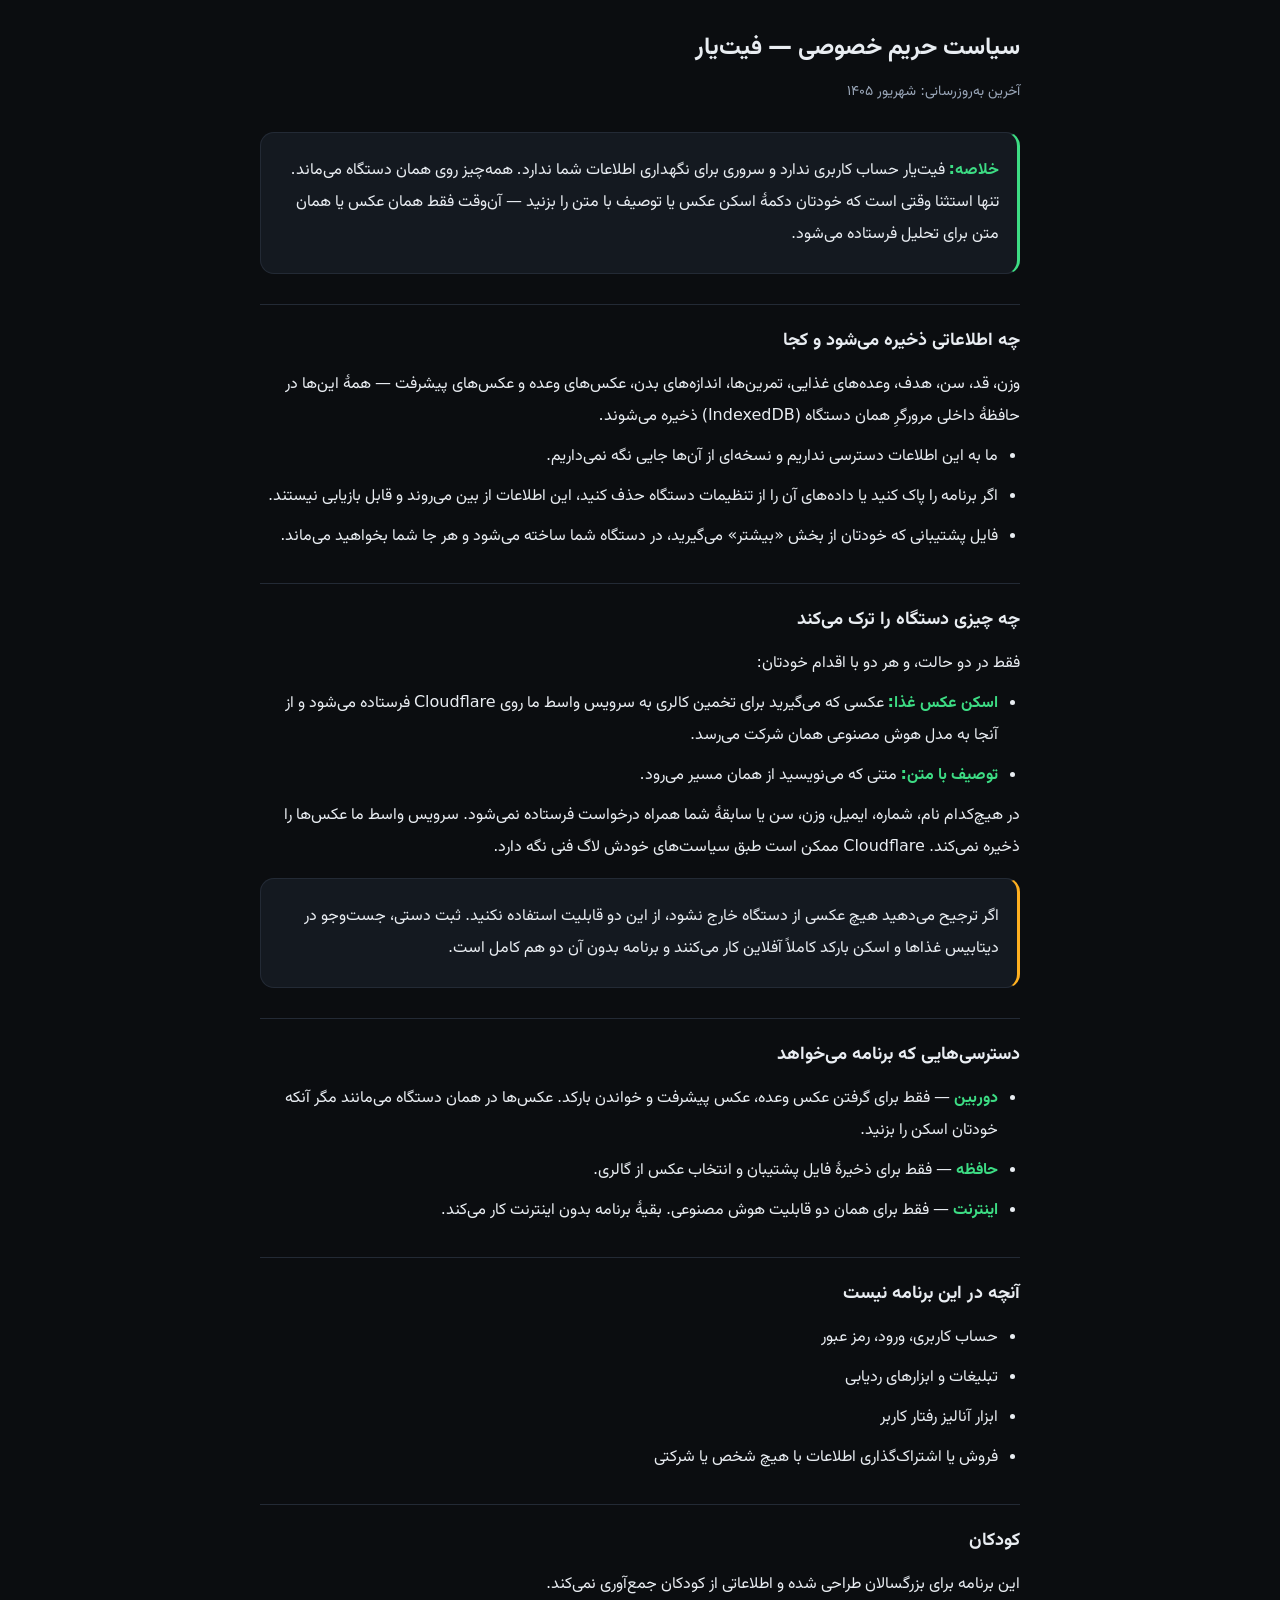
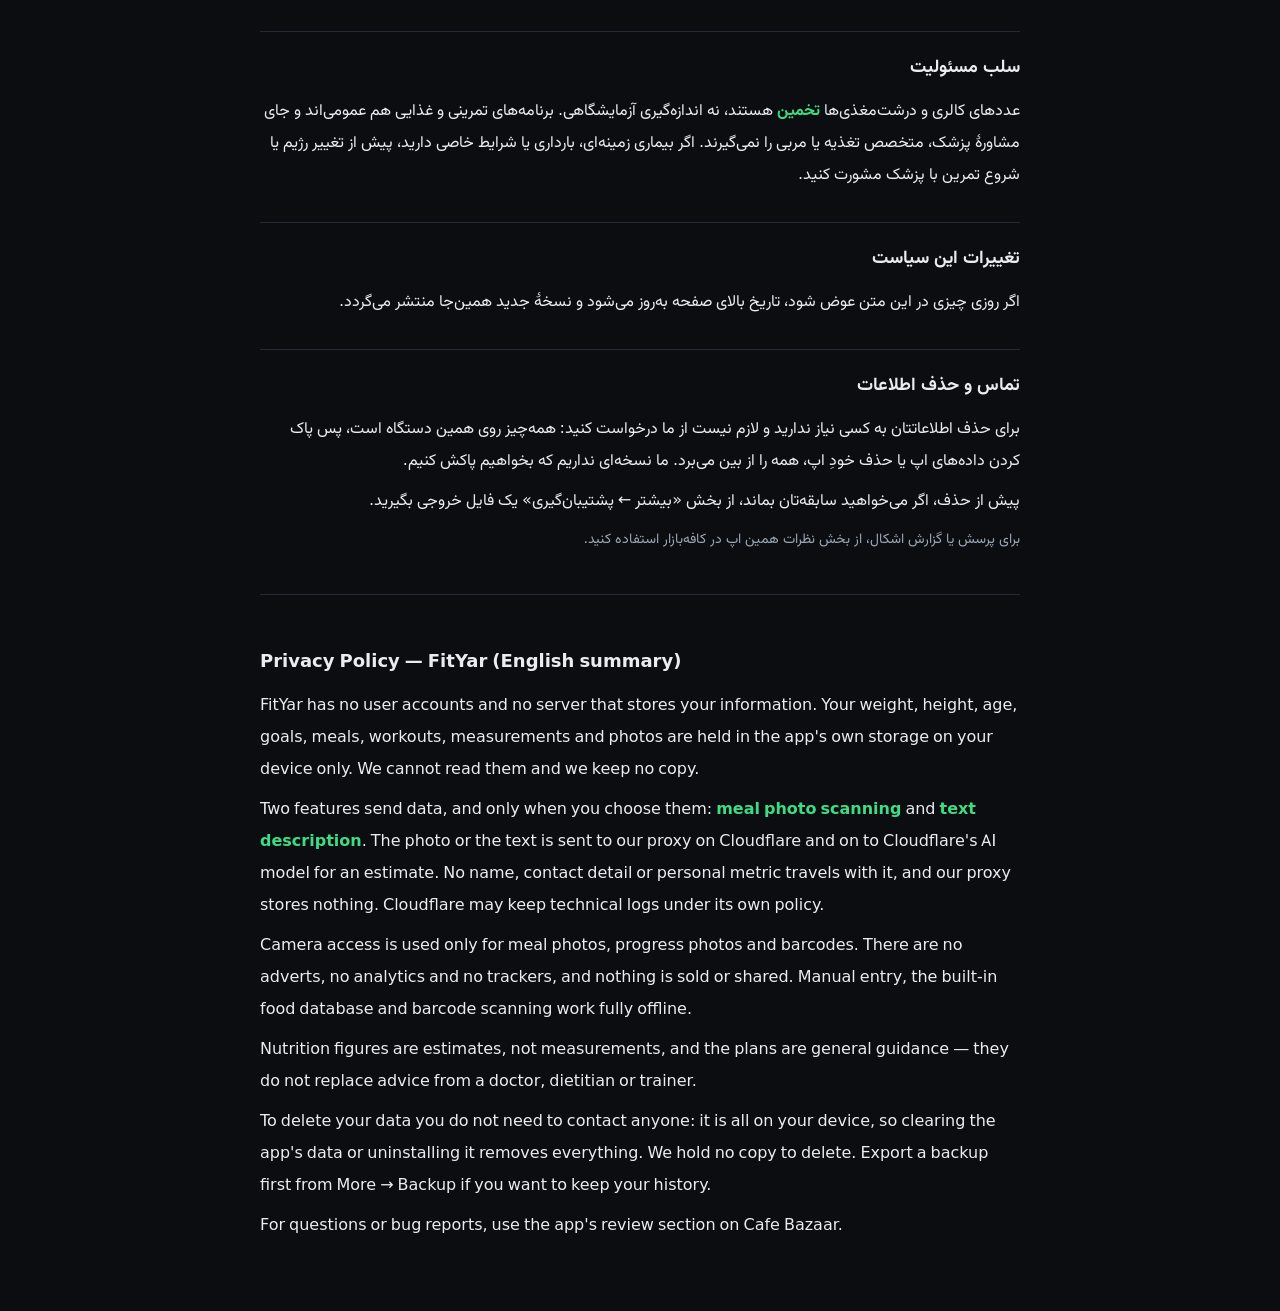
==== privacy.html @ 781466ba "Add files via upload" ====
<!DOCTYPE html>
<html lang="fa" dir="rtl">
<head>
<meta charset="utf-8">
<meta name="viewport" content="width=device-width, initial-scale=1">
<title>حریم خصوصی — فیت‌یار</title>
<style>
  @font-face{font-family:Vazirmatn;src:url(./fonts/vazirmatn-400.woff2)format("woff2");font-weight:400;font-display:swap}
  @font-face{font-family:Vazirmatn;src:url(./fonts/vazirmatn-700.woff2)format("woff2");font-weight:700;font-display:swap}
  :root{--bg:#0b0d10;--card:#141920;--line:#232a35;--tx:#e9edf2;--tx2:#9aa6b8;--acc:#3ddc84;--warn:#ffb020}
  *{box-sizing:border-box}
  body{margin:0;background:var(--bg);color:var(--tx);
       font:16px/2 Vazirmatn,Tahoma,system-ui,sans-serif;padding:24px 18px 60px}
  main{max-width:760px;margin:0 auto}
  h1{font-size:24px;margin:0 0 6px}
  .sub{color:var(--tx2);font-size:14px;margin:0 0 26px}
  h2{font-size:18px;margin:30px 0 10px;padding-top:18px;border-top:1px solid var(--line)}
  p,li{color:var(--tx);margin:8px 0}
  .muted{color:var(--tx2);font-size:14px}
  ul{padding-inline-start:22px;margin:8px 0}
  .card{background:var(--card);border:1px solid var(--line);border-radius:14px;padding:14px 18px;margin:14px 0}
  .key{border-inline-start:3px solid var(--acc)}
  .flag{border-inline-start:3px solid var(--warn)}
  b{color:var(--acc)}
  .en{direction:ltr;text-align:left;margin-top:40px;padding-top:20px;border-top:1px solid var(--line)}
  .en h2{border:0;padding:0}
  a{color:var(--acc)}
  code{background:#0b0d10;border:1px solid var(--line);border-radius:6px;padding:1px 6px;font-size:14px;direction:ltr;display:inline-block}
</style>
</head>
<body>
<main>

<h1>سیاست حریم خصوصی — فیت‌یار</h1>
<p class="sub">آخرین به‌روزرسانی: شهریور ۱۴۰۵</p>

<div class="card key">
  <p><b>خلاصه:</b> فیت‌یار حساب کاربری ندارد و سروری برای نگهداری اطلاعات شما ندارد.
  همه‌چیز روی همان دستگاه می‌ماند. تنها استثنا وقتی است که خودتان دکمهٔ اسکن عکس یا
  توصیف با متن را بزنید — آن‌وقت فقط همان عکس یا همان متن برای تحلیل فرستاده می‌شود.</p>
</div>

<h2>چه اطلاعاتی ذخیره می‌شود و کجا</h2>
<p>وزن، قد، سن، هدف، وعده‌های غذایی، تمرین‌ها، اندازه‌های بدن، عکس‌های وعده و عکس‌های پیشرفت —
همهٔ این‌ها در حافظهٔ داخلی مرورگرِ همان دستگاه (IndexedDB) ذخیره می‌شوند.</p>
<ul>
  <li>ما به این اطلاعات دسترسی نداریم و نسخه‌ای از آن‌ها جایی نگه نمی‌داریم.</li>
  <li>اگر برنامه را پاک کنید یا داده‌های آن را از تنظیمات دستگاه حذف کنید، این اطلاعات از بین می‌روند و قابل بازیابی نیستند.</li>
  <li>فایل پشتیبانی که خودتان از بخش «بیشتر» می‌گیرید، در دستگاه شما ساخته می‌شود و هر جا شما بخواهید می‌ماند.</li>
</ul>

<h2>چه چیزی دستگاه را ترک می‌کند</h2>
<p>فقط در دو حالت، و هر دو با اقدام خودتان:</p>
<ul>
  <li><b>اسکن عکس غذا:</b> عکسی که می‌گیرید برای تخمین کالری به سرویس واسط ما روی
      Cloudflare فرستاده می‌شود و از آنجا به مدل هوش مصنوعی همان شرکت می‌رسد.</li>
  <li><b>توصیف با متن:</b> متنی که می‌نویسید از همان مسیر می‌رود.</li>
</ul>
<p>در هیچ‌کدام نام، شماره، ایمیل، وزن، سن یا سابقهٔ شما همراه درخواست فرستاده نمی‌شود.
سرویس واسط ما عکس‌ها را ذخیره نمی‌کند. Cloudflare ممکن است طبق سیاست‌های خودش
لاگ فنی نگه دارد.</p>

<div class="card flag">
  <p>اگر ترجیح می‌دهید هیچ عکسی از دستگاه خارج نشود، از این دو قابلیت استفاده نکنید.
  ثبت دستی، جست‌وجو در دیتابیس غذاها و اسکن بارکد کاملاً آفلاین کار می‌کنند و
  برنامه بدون آن دو هم کامل است.</p>
</div>

<h2>دسترسی‌هایی که برنامه می‌خواهد</h2>
<ul>
  <li><b>دوربین</b> — فقط برای گرفتن عکس وعده، عکس پیشرفت و خواندن بارکد. عکس‌ها در همان دستگاه می‌مانند مگر آنکه خودتان اسکن را بزنید.</li>
  <li><b>حافظه</b> — فقط برای ذخیرهٔ فایل پشتیبان و انتخاب عکس از گالری.</li>
  <li><b>اینترنت</b> — فقط برای همان دو قابلیت هوش مصنوعی. بقیهٔ برنامه بدون اینترنت کار می‌کند.</li>
</ul>

<h2>آنچه در این برنامه نیست</h2>
<ul>
  <li>حساب کاربری، ورود، رمز عبور</li>
  <li>تبلیغات و ابزارهای ردیابی</li>
  <li>ابزار آنالیز رفتار کاربر</li>
  <li>فروش یا اشتراک‌گذاری اطلاعات با هیچ شخص یا شرکتی</li>
</ul>

<h2>کودکان</h2>
<p>این برنامه برای بزرگسالان طراحی شده و اطلاعاتی از کودکان جمع‌آوری نمی‌کند.</p>

<h2>سلب مسئولیت</h2>
<p>عددهای کالری و درشت‌مغذی‌ها <b>تخمین</b> هستند، نه اندازه‌گیری آزمایشگاهی. برنامه‌های تمرینی
و غذایی هم عمومی‌اند و جای مشاورهٔ پزشک، متخصص تغذیه یا مربی را نمی‌گیرند.
اگر بیماری زمینه‌ای، بارداری یا شرایط خاصی دارید، پیش از تغییر رژیم یا شروع تمرین با پزشک مشورت کنید.</p>

<h2>تغییرات این سیاست</h2>
<p>اگر روزی چیزی در این متن عوض شود، تاریخ بالای صفحه به‌روز می‌شود و نسخهٔ جدید همین‌جا منتشر می‌گردد.</p>

<h2>تماس و حذف اطلاعات</h2>
<p>برای حذف اطلاعاتتان به کسی نیاز ندارید و لازم نیست از ما درخواست کنید:
همه‌چیز روی همین دستگاه است، پس پاک کردن داده‌های اپ یا حذف خودِ اپ،
همه را از بین می‌برد. ما نسخه‌ای نداریم که بخواهیم پاکش کنیم.</p>
<p>پیش از حذف، اگر می‌خواهید سابقه‌تان بماند، از بخش
«بیشتر ← پشتیبان‌گیری» یک فایل خروجی بگیرید.</p>
<p class="muted">برای پرسش یا گزارش اشکال، از بخش نظرات همین اپ در کافه‌بازار
استفاده کنید.</p>

<div class="en">
<h2>Privacy Policy — FitYar (English summary)</h2>
<p>FitYar has no user accounts and no server that stores your information. Your weight,
height, age, goals, meals, workouts, measurements and photos are held in the app's own
storage on your device only. We cannot read them and we keep no copy.</p>
<p>Two features send data, and only when you choose them: <b>meal photo scanning</b> and
<b>text description</b>. The photo or the text is sent to our proxy on Cloudflare and on to
Cloudflare's AI model for an estimate. No name, contact detail or personal metric travels
with it, and our proxy stores nothing. Cloudflare may keep technical logs under its own policy.</p>
<p>Camera access is used only for meal photos, progress photos and barcodes. There are no
adverts, no analytics and no trackers, and nothing is sold or shared. Manual entry, the
built-in food database and barcode scanning work fully offline.</p>
<p>Nutrition figures are estimates, not measurements, and the plans are general guidance —
they do not replace advice from a doctor, dietitian or trainer.</p>
<p>To delete your data you do not need to contact anyone: it is all on your device, so
clearing the app's data or uninstalling it removes everything. We hold no copy to delete.
Export a backup first from More → Backup if you want to keep your history.</p>
<p>For questions or bug reports, use the app's review section on Cafe Bazaar.</p>
</div>

</main>
</body>
</html>
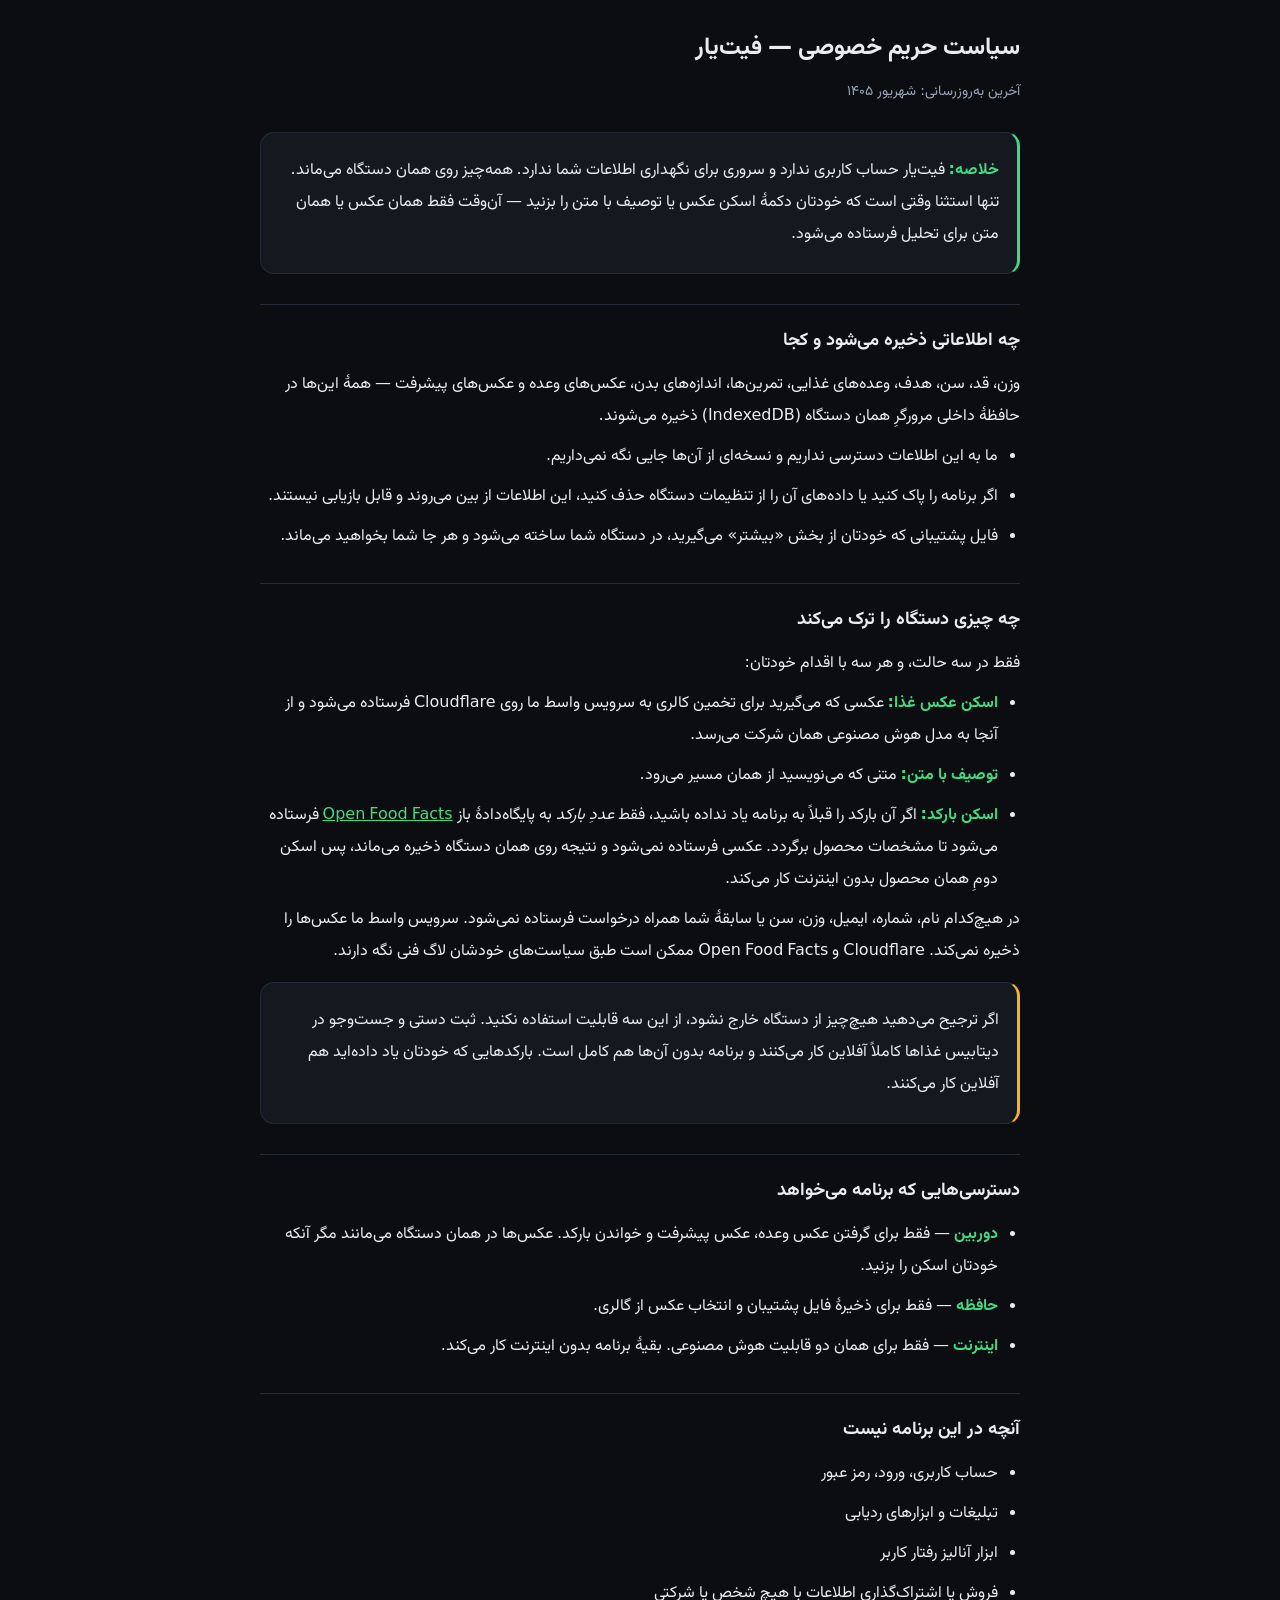
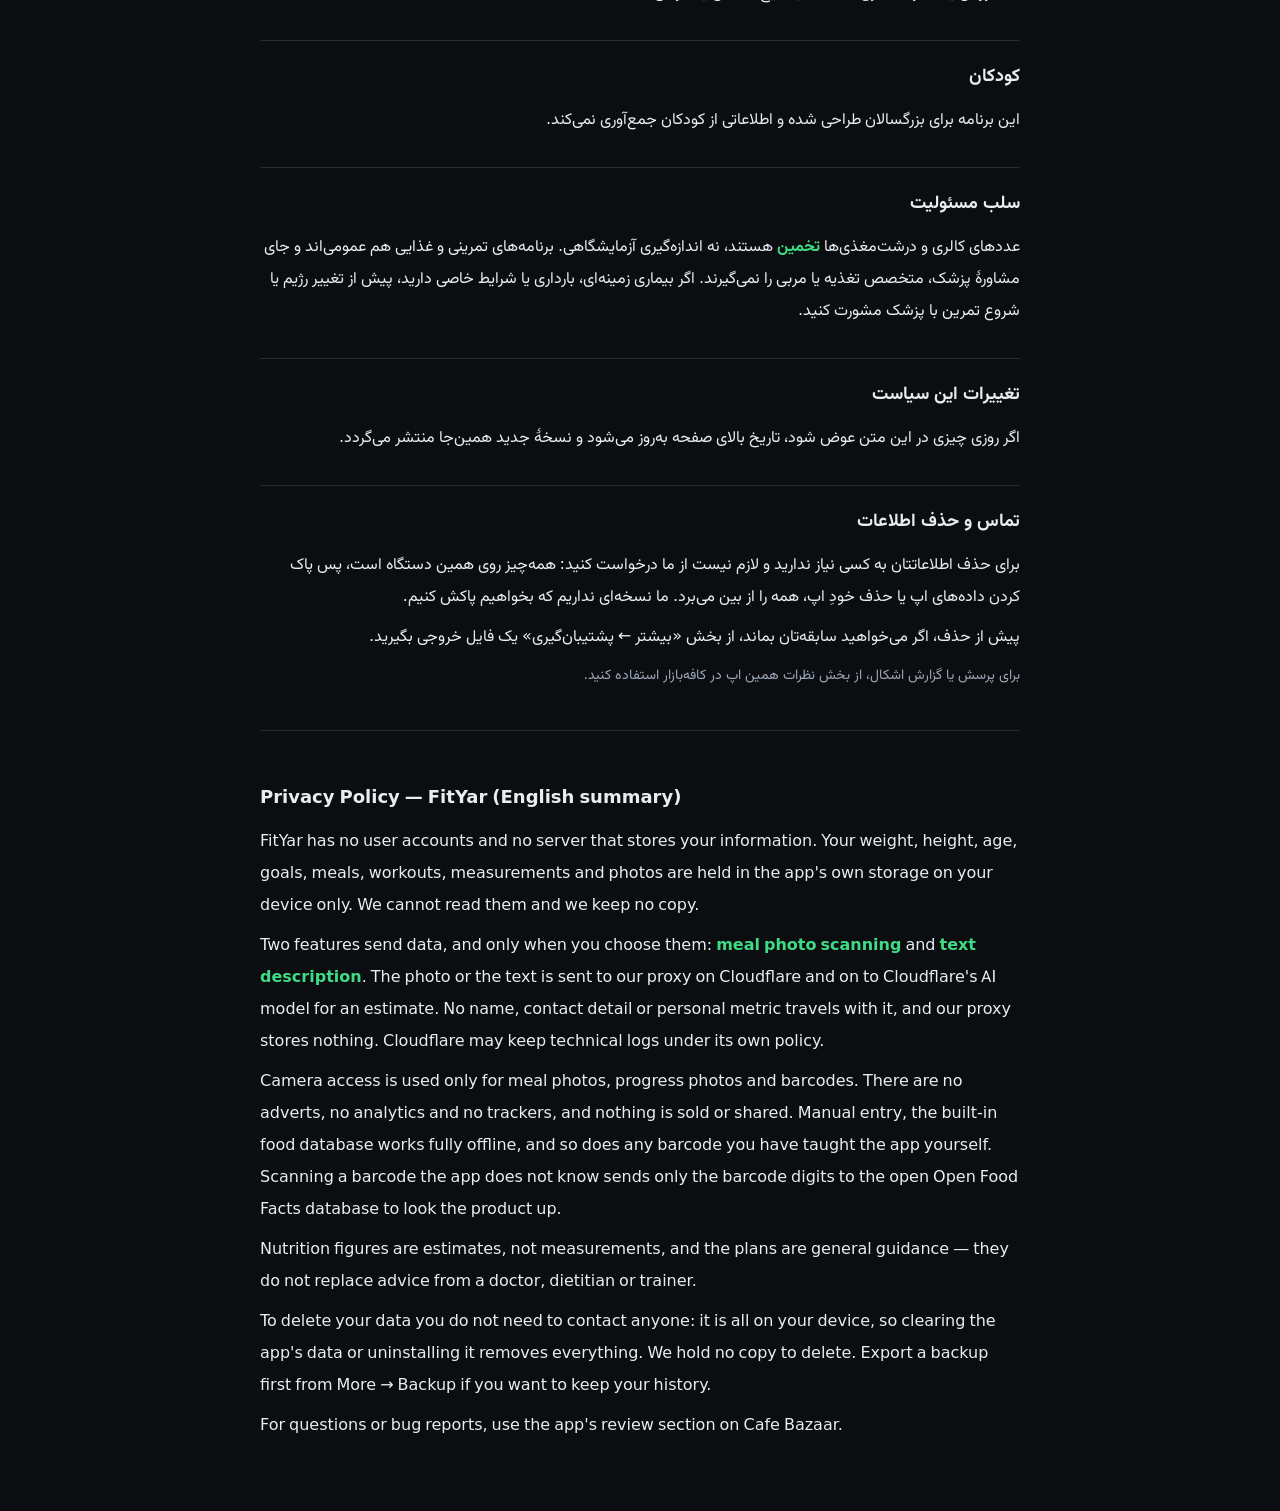
==== commit 0a73a225: "Add files via upload" ====
--- a/privacy.html
+++ b/privacy.html
@@ -50,20 +50,25 @@
 </ul>
 
 <h2>چه چیزی دستگاه را ترک می‌کند</h2>
-<p>فقط در دو حالت، و هر دو با اقدام خودتان:</p>
+<p>فقط در سه حالت، و هر سه با اقدام خودتان:</p>
 <ul>
   <li><b>اسکن عکس غذا:</b> عکسی که می‌گیرید برای تخمین کالری به سرویس واسط ما روی
       Cloudflare فرستاده می‌شود و از آنجا به مدل هوش مصنوعی همان شرکت می‌رسد.</li>
   <li><b>توصیف با متن:</b> متنی که می‌نویسید از همان مسیر می‌رود.</li>
+  <li><b>اسکن بارکد:</b> اگر آن بارکد را قبلاً به برنامه یاد نداده باشید، فقط
+      <em>عددِ بارکد</em> به پایگاه‌دادهٔ باز
+      <a href="https://world.openfoodfacts.org" target="_blank" rel="noopener">Open Food Facts</a>
+      فرستاده می‌شود تا مشخصات محصول برگردد. عکسی فرستاده نمی‌شود و نتیجه روی
+      همان دستگاه ذخیره می‌ماند، پس اسکن دومِ همان محصول بدون اینترنت کار می‌کند.</li>
 </ul>
 <p>در هیچ‌کدام نام، شماره، ایمیل، وزن، سن یا سابقهٔ شما همراه درخواست فرستاده نمی‌شود.
-سرویس واسط ما عکس‌ها را ذخیره نمی‌کند. Cloudflare ممکن است طبق سیاست‌های خودش
-لاگ فنی نگه دارد.</p>
+سرویس واسط ما عکس‌ها را ذخیره نمی‌کند. Cloudflare و Open Food Facts ممکن است طبق
+سیاست‌های خودشان لاگ فنی نگه دارند.</p>
 
 <div class="card flag">
-  <p>اگر ترجیح می‌دهید هیچ عکسی از دستگاه خارج نشود، از این دو قابلیت استفاده نکنید.
-  ثبت دستی، جست‌وجو در دیتابیس غذاها و اسکن بارکد کاملاً آفلاین کار می‌کنند و
-  برنامه بدون آن دو هم کامل است.</p>
+  <p>اگر ترجیح می‌دهید هیچ‌چیز از دستگاه خارج نشود، از این سه قابلیت استفاده نکنید.
+  ثبت دستی و جست‌وجو در دیتابیس غذاها کاملاً آفلاین کار می‌کنند و برنامه بدون
+  آن‌ها هم کامل است. بارکدهایی که خودتان یاد داده‌اید هم آفلاین کار می‌کنند.</p>
 </div>
 
 <h2>دسترسی‌هایی که برنامه می‌خواهد</h2>
@@ -112,7 +117,9 @@
 with it, and our proxy stores nothing. Cloudflare may keep technical logs under its own policy.</p>
 <p>Camera access is used only for meal photos, progress photos and barcodes. There are no
 adverts, no analytics and no trackers, and nothing is sold or shared. Manual entry, the
-built-in food database and barcode scanning work fully offline.</p>
+built-in food database works fully offline, and so does any barcode you have taught the
+app yourself. Scanning a barcode the app does not know sends only the barcode digits to
+the open Open Food Facts database to look the product up.</p>
 <p>Nutrition figures are estimates, not measurements, and the plans are general guidance —
 they do not replace advice from a doctor, dietitian or trainer.</p>
 <p>To delete your data you do not need to contact anyone: it is all on your device, so
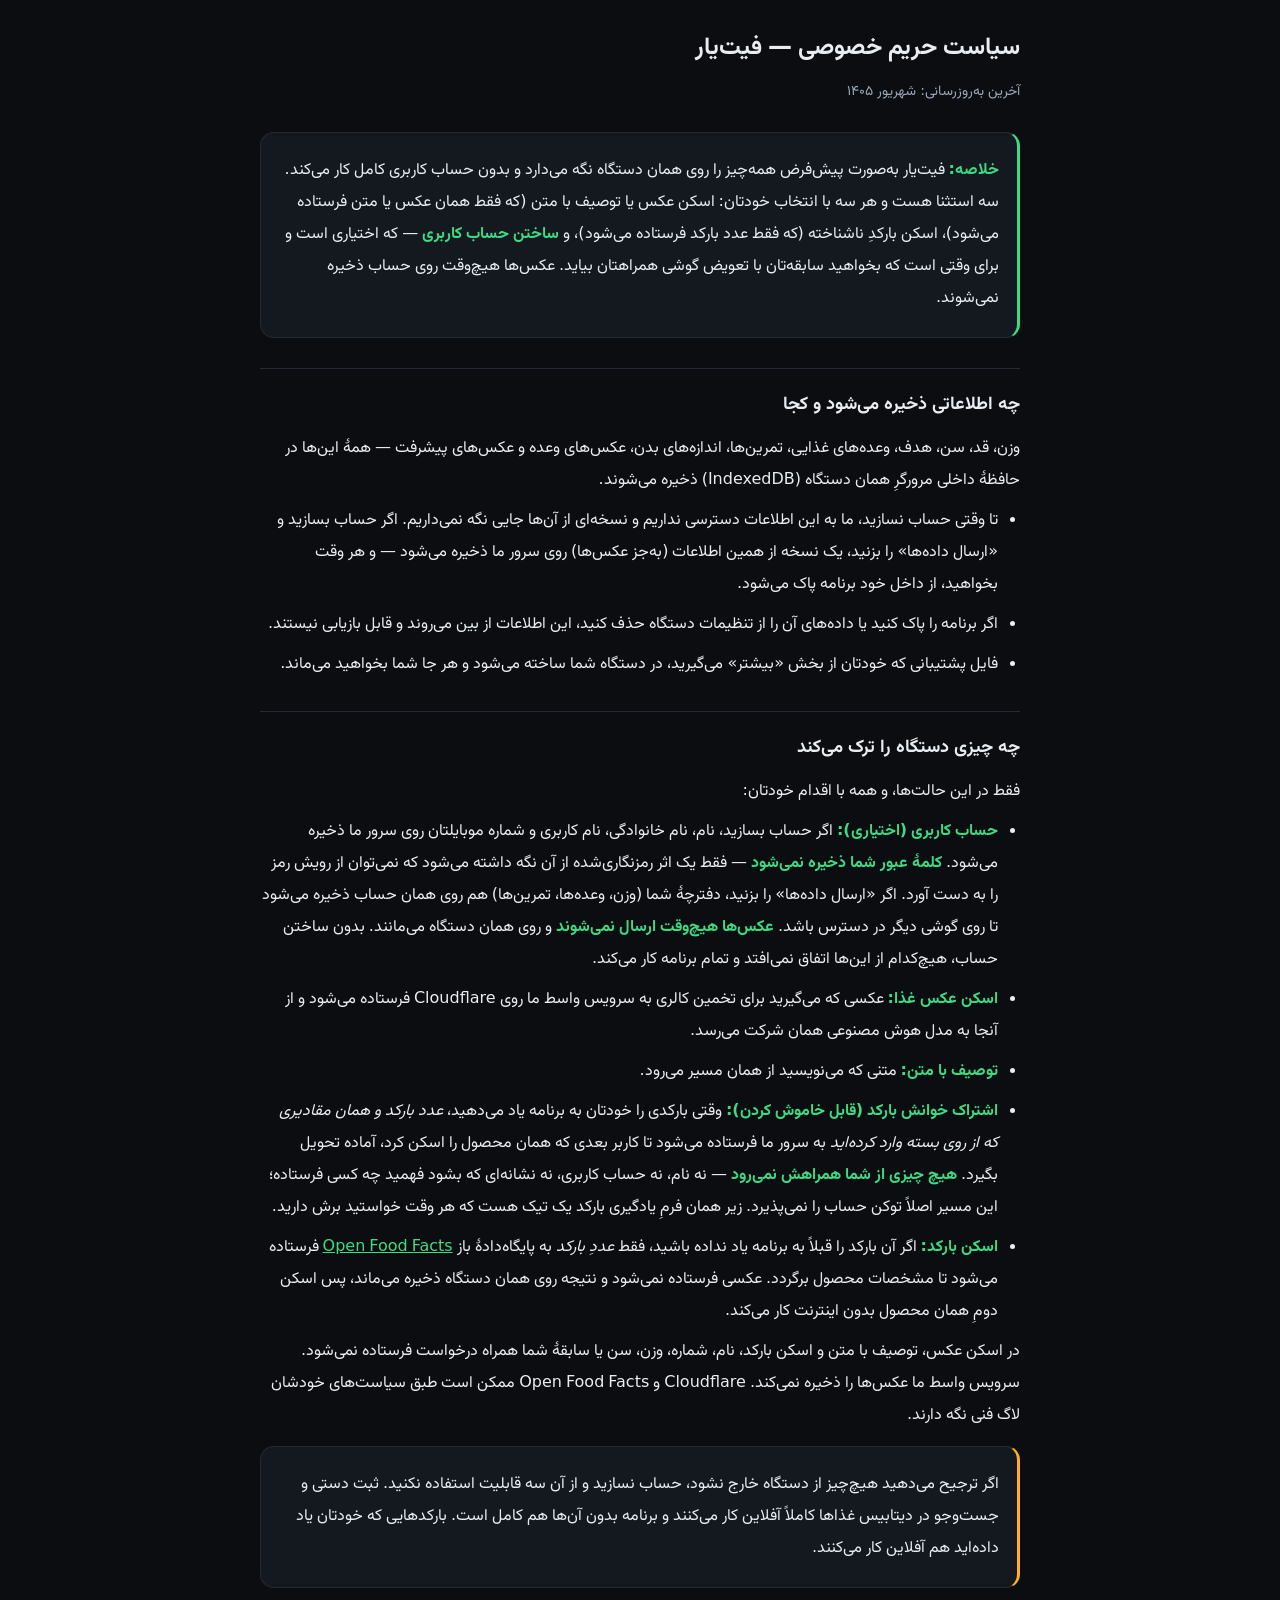
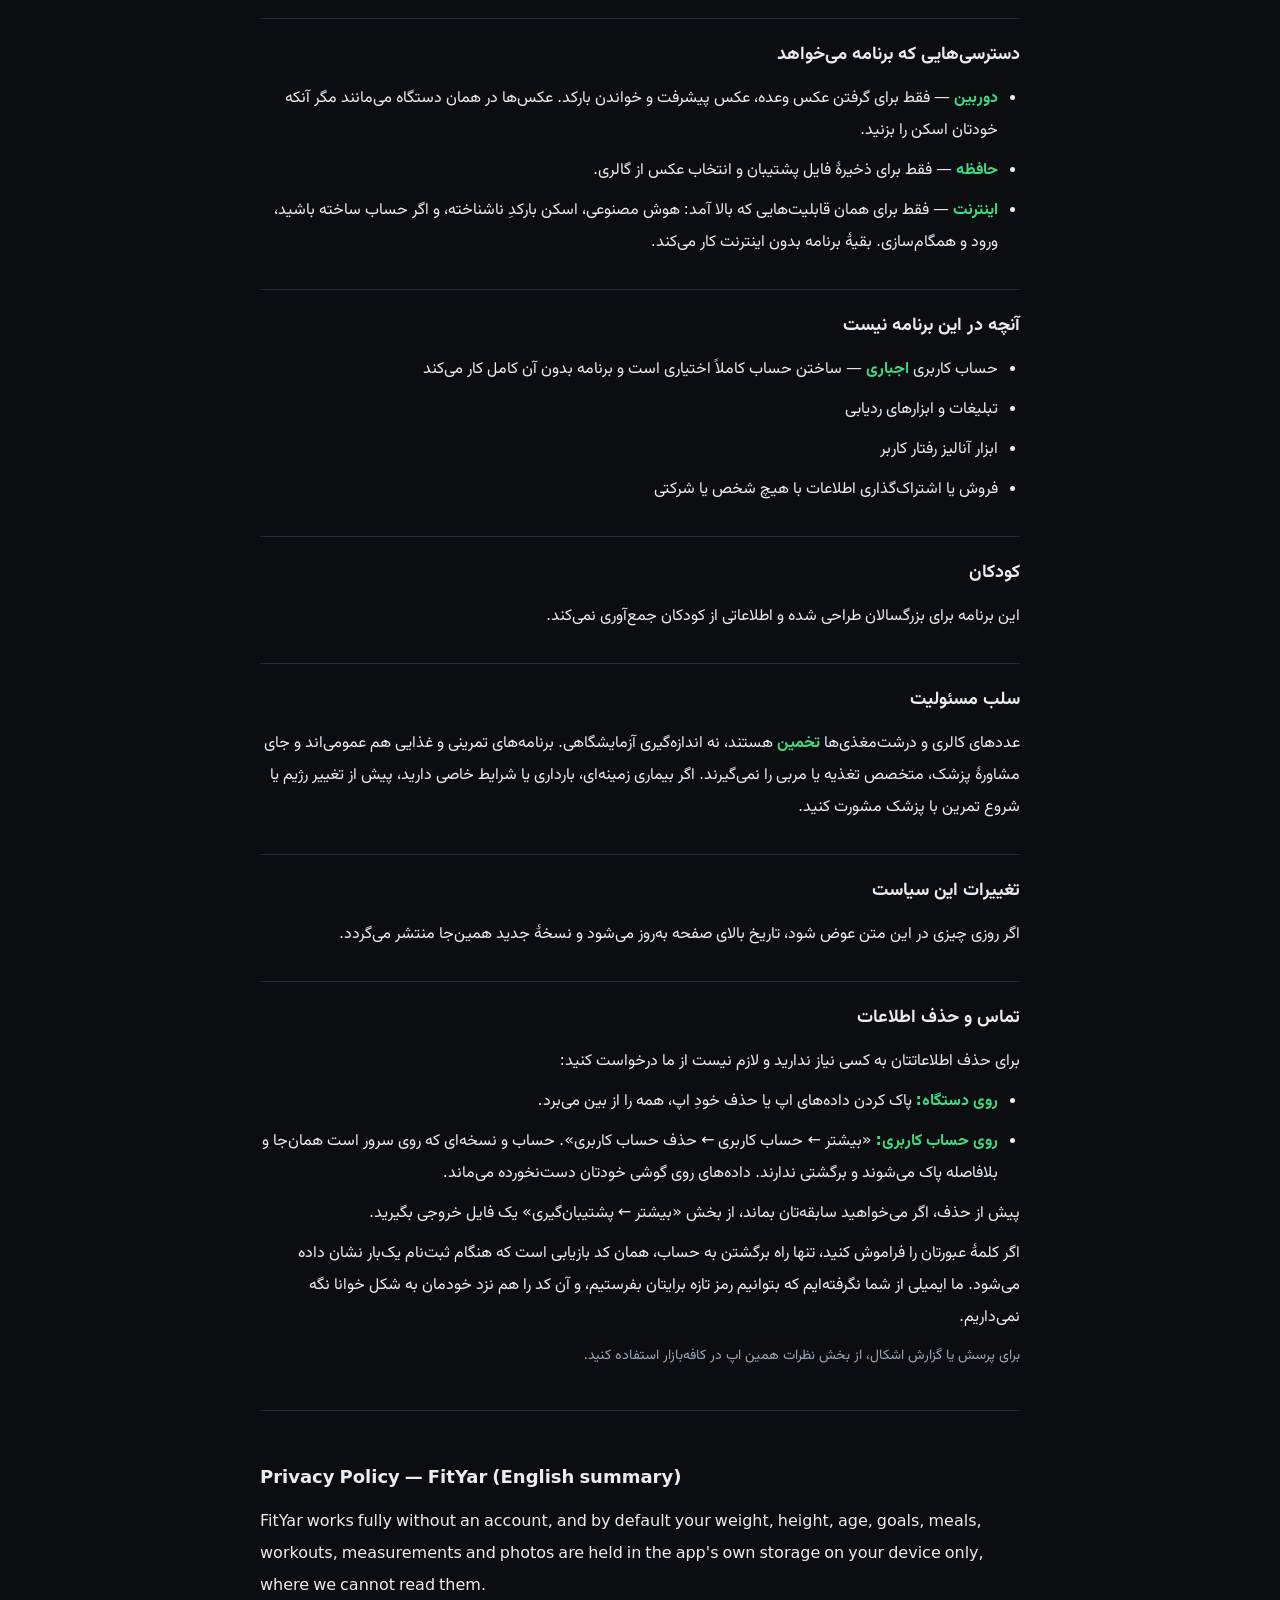
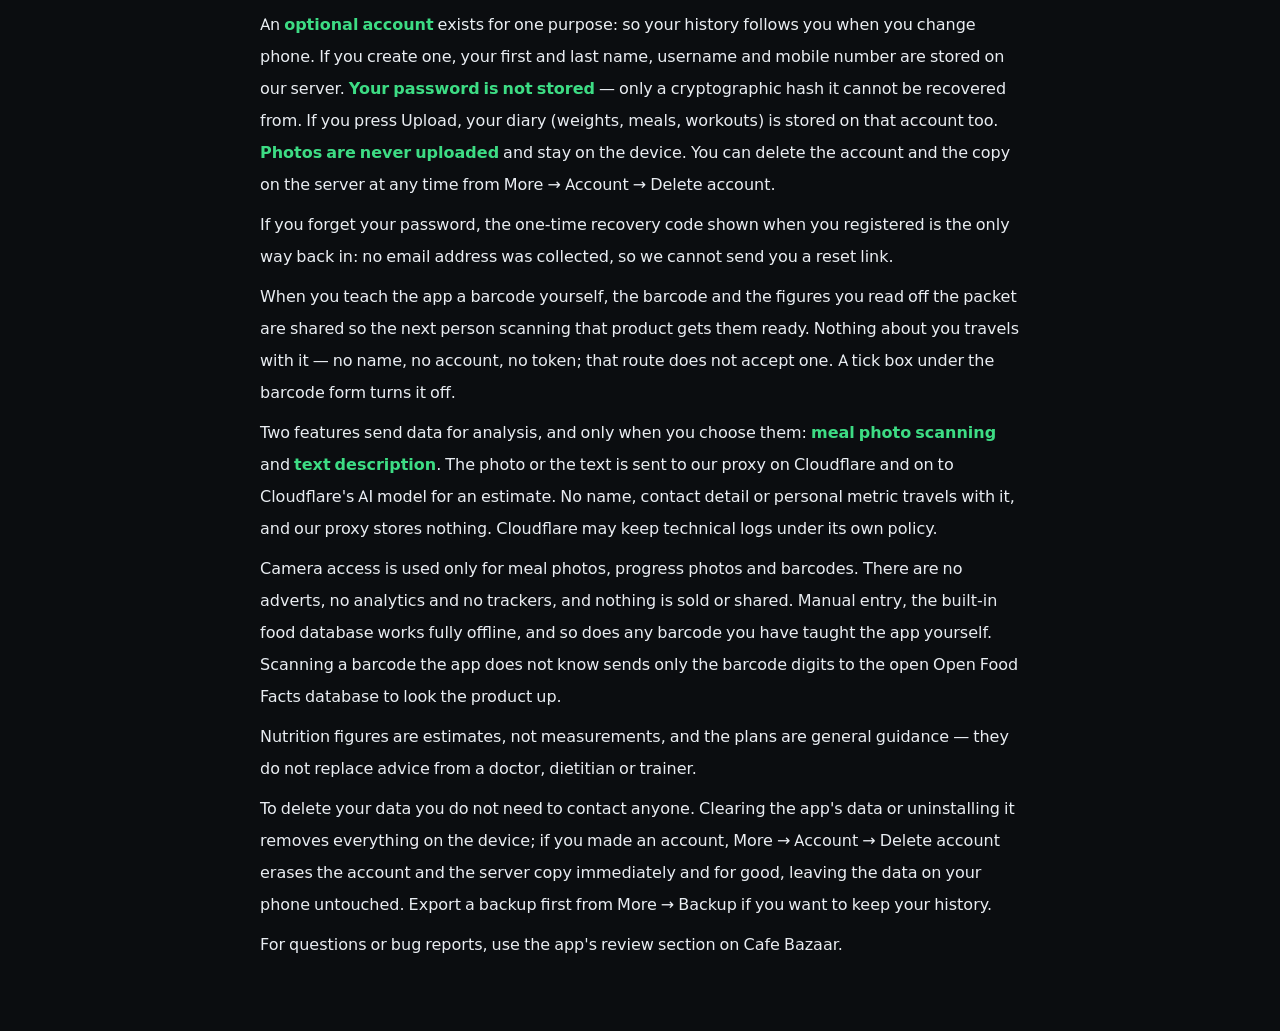
==== commit 157c1952: "Flatten the upload, and ship the twenty-two modules that were never there The previous upload was dr" ====
--- a/privacy.html
+++ b/privacy.html
@@ -1,133 +1,178 @@
-<!DOCTYPE html>
-<html lang="fa" dir="rtl">
-<head>
-<meta charset="utf-8">
-<meta name="viewport" content="width=device-width, initial-scale=1">
-<title>حریم خصوصی — فیت‌یار</title>
-<style>
-  @font-face{font-family:Vazirmatn;src:url(./fonts/vazirmatn-400.woff2)format("woff2");font-weight:400;font-display:swap}
-  @font-face{font-family:Vazirmatn;src:url(./fonts/vazirmatn-700.woff2)format("woff2");font-weight:700;font-display:swap}
-  :root{--bg:#0b0d10;--card:#141920;--line:#232a35;--tx:#e9edf2;--tx2:#9aa6b8;--acc:#3ddc84;--warn:#ffb020}
-  *{box-sizing:border-box}
-  body{margin:0;background:var(--bg);color:var(--tx);
-       font:16px/2 Vazirmatn,Tahoma,system-ui,sans-serif;padding:24px 18px 60px}
-  main{max-width:760px;margin:0 auto}
-  h1{font-size:24px;margin:0 0 6px}
-  .sub{color:var(--tx2);font-size:14px;margin:0 0 26px}
-  h2{font-size:18px;margin:30px 0 10px;padding-top:18px;border-top:1px solid var(--line)}
-  p,li{color:var(--tx);margin:8px 0}
-  .muted{color:var(--tx2);font-size:14px}
-  ul{padding-inline-start:22px;margin:8px 0}
-  .card{background:var(--card);border:1px solid var(--line);border-radius:14px;padding:14px 18px;margin:14px 0}
-  .key{border-inline-start:3px solid var(--acc)}
-  .flag{border-inline-start:3px solid var(--warn)}
-  b{color:var(--acc)}
-  .en{direction:ltr;text-align:left;margin-top:40px;padding-top:20px;border-top:1px solid var(--line)}
-  .en h2{border:0;padding:0}
-  a{color:var(--acc)}
-  code{background:#0b0d10;border:1px solid var(--line);border-radius:6px;padding:1px 6px;font-size:14px;direction:ltr;display:inline-block}
-</style>
-</head>
-<body>
-<main>
-
-<h1>سیاست حریم خصوصی — فیت‌یار</h1>
-<p class="sub">آخرین به‌روزرسانی: شهریور ۱۴۰۵</p>
-
-<div class="card key">
-  <p><b>خلاصه:</b> فیت‌یار حساب کاربری ندارد و سروری برای نگهداری اطلاعات شما ندارد.
-  همه‌چیز روی همان دستگاه می‌ماند. تنها استثنا وقتی است که خودتان دکمهٔ اسکن عکس یا
-  توصیف با متن را بزنید — آن‌وقت فقط همان عکس یا همان متن برای تحلیل فرستاده می‌شود.</p>
-</div>
-
-<h2>چه اطلاعاتی ذخیره می‌شود و کجا</h2>
-<p>وزن، قد، سن، هدف، وعده‌های غذایی، تمرین‌ها، اندازه‌های بدن، عکس‌های وعده و عکس‌های پیشرفت —
-همهٔ این‌ها در حافظهٔ داخلی مرورگرِ همان دستگاه (IndexedDB) ذخیره می‌شوند.</p>
-<ul>
-  <li>ما به این اطلاعات دسترسی نداریم و نسخه‌ای از آن‌ها جایی نگه نمی‌داریم.</li>
-  <li>اگر برنامه را پاک کنید یا داده‌های آن را از تنظیمات دستگاه حذف کنید، این اطلاعات از بین می‌روند و قابل بازیابی نیستند.</li>
-  <li>فایل پشتیبانی که خودتان از بخش «بیشتر» می‌گیرید، در دستگاه شما ساخته می‌شود و هر جا شما بخواهید می‌ماند.</li>
-</ul>
-
-<h2>چه چیزی دستگاه را ترک می‌کند</h2>
-<p>فقط در سه حالت، و هر سه با اقدام خودتان:</p>
-<ul>
-  <li><b>اسکن عکس غذا:</b> عکسی که می‌گیرید برای تخمین کالری به سرویس واسط ما روی
-      Cloudflare فرستاده می‌شود و از آنجا به مدل هوش مصنوعی همان شرکت می‌رسد.</li>
-  <li><b>توصیف با متن:</b> متنی که می‌نویسید از همان مسیر می‌رود.</li>
-  <li><b>اسکن بارکد:</b> اگر آن بارکد را قبلاً به برنامه یاد نداده باشید، فقط
-      <em>عددِ بارکد</em> به پایگاه‌دادهٔ باز
-      <a href="https://world.openfoodfacts.org" target="_blank" rel="noopener">Open Food Facts</a>
-      فرستاده می‌شود تا مشخصات محصول برگردد. عکسی فرستاده نمی‌شود و نتیجه روی
-      همان دستگاه ذخیره می‌ماند، پس اسکن دومِ همان محصول بدون اینترنت کار می‌کند.</li>
-</ul>
-<p>در هیچ‌کدام نام، شماره، ایمیل، وزن، سن یا سابقهٔ شما همراه درخواست فرستاده نمی‌شود.
-سرویس واسط ما عکس‌ها را ذخیره نمی‌کند. Cloudflare و Open Food Facts ممکن است طبق
-سیاست‌های خودشان لاگ فنی نگه دارند.</p>
-
-<div class="card flag">
-  <p>اگر ترجیح می‌دهید هیچ‌چیز از دستگاه خارج نشود، از این سه قابلیت استفاده نکنید.
-  ثبت دستی و جست‌وجو در دیتابیس غذاها کاملاً آفلاین کار می‌کنند و برنامه بدون
-  آن‌ها هم کامل است. بارکدهایی که خودتان یاد داده‌اید هم آفلاین کار می‌کنند.</p>
-</div>
-
-<h2>دسترسی‌هایی که برنامه می‌خواهد</h2>
-<ul>
-  <li><b>دوربین</b> — فقط برای گرفتن عکس وعده، عکس پیشرفت و خواندن بارکد. عکس‌ها در همان دستگاه می‌مانند مگر آنکه خودتان اسکن را بزنید.</li>
-  <li><b>حافظه</b> — فقط برای ذخیرهٔ فایل پشتیبان و انتخاب عکس از گالری.</li>
-  <li><b>اینترنت</b> — فقط برای همان دو قابلیت هوش مصنوعی. بقیهٔ برنامه بدون اینترنت کار می‌کند.</li>
-</ul>
-
-<h2>آنچه در این برنامه نیست</h2>
-<ul>
-  <li>حساب کاربری، ورود، رمز عبور</li>
-  <li>تبلیغات و ابزارهای ردیابی</li>
-  <li>ابزار آنالیز رفتار کاربر</li>
-  <li>فروش یا اشتراک‌گذاری اطلاعات با هیچ شخص یا شرکتی</li>
-</ul>
-
-<h2>کودکان</h2>
-<p>این برنامه برای بزرگسالان طراحی شده و اطلاعاتی از کودکان جمع‌آوری نمی‌کند.</p>
-
-<h2>سلب مسئولیت</h2>
-<p>عددهای کالری و درشت‌مغذی‌ها <b>تخمین</b> هستند، نه اندازه‌گیری آزمایشگاهی. برنامه‌های تمرینی
-و غذایی هم عمومی‌اند و جای مشاورهٔ پزشک، متخصص تغذیه یا مربی را نمی‌گیرند.
-اگر بیماری زمینه‌ای، بارداری یا شرایط خاصی دارید، پیش از تغییر رژیم یا شروع تمرین با پزشک مشورت کنید.</p>
-
-<h2>تغییرات این سیاست</h2>
-<p>اگر روزی چیزی در این متن عوض شود، تاریخ بالای صفحه به‌روز می‌شود و نسخهٔ جدید همین‌جا منتشر می‌گردد.</p>
-
-<h2>تماس و حذف اطلاعات</h2>
-<p>برای حذف اطلاعاتتان به کسی نیاز ندارید و لازم نیست از ما درخواست کنید:
-همه‌چیز روی همین دستگاه است، پس پاک کردن داده‌های اپ یا حذف خودِ اپ،
-همه را از بین می‌برد. ما نسخه‌ای نداریم که بخواهیم پاکش کنیم.</p>
-<p>پیش از حذف، اگر می‌خواهید سابقه‌تان بماند، از بخش
-«بیشتر ← پشتیبان‌گیری» یک فایل خروجی بگیرید.</p>
-<p class="muted">برای پرسش یا گزارش اشکال، از بخش نظرات همین اپ در کافه‌بازار
-استفاده کنید.</p>
-
-<div class="en">
-<h2>Privacy Policy — FitYar (English summary)</h2>
-<p>FitYar has no user accounts and no server that stores your information. Your weight,
-height, age, goals, meals, workouts, measurements and photos are held in the app's own
-storage on your device only. We cannot read them and we keep no copy.</p>
-<p>Two features send data, and only when you choose them: <b>meal photo scanning</b> and
-<b>text description</b>. The photo or the text is sent to our proxy on Cloudflare and on to
-Cloudflare's AI model for an estimate. No name, contact detail or personal metric travels
-with it, and our proxy stores nothing. Cloudflare may keep technical logs under its own policy.</p>
-<p>Camera access is used only for meal photos, progress photos and barcodes. There are no
-adverts, no analytics and no trackers, and nothing is sold or shared. Manual entry, the
-built-in food database works fully offline, and so does any barcode you have taught the
-app yourself. Scanning a barcode the app does not know sends only the barcode digits to
-the open Open Food Facts database to look the product up.</p>
-<p>Nutrition figures are estimates, not measurements, and the plans are general guidance —
-they do not replace advice from a doctor, dietitian or trainer.</p>
-<p>To delete your data you do not need to contact anyone: it is all on your device, so
-clearing the app's data or uninstalling it removes everything. We hold no copy to delete.
-Export a backup first from More → Backup if you want to keep your history.</p>
-<p>For questions or bug reports, use the app's review section on Cafe Bazaar.</p>
-</div>
-
-</main>
-</body>
-</html>
+<!DOCTYPE html>
+<html lang="fa" dir="rtl">
+<head>
+<meta charset="utf-8">
+<meta name="viewport" content="width=device-width, initial-scale=1">
+<title>حریم خصوصی — فیت‌یار</title>
+<style>
+  @font-face{font-family:Vazirmatn;src:url(./fonts/vazirmatn-400.woff2)format("woff2");font-weight:400;font-display:swap}
+  @font-face{font-family:Vazirmatn;src:url(./fonts/vazirmatn-700.woff2)format("woff2");font-weight:700;font-display:swap}
+  :root{--bg:#0b0d10;--card:#141920;--line:#232a35;--tx:#e9edf2;--tx2:#9aa6b8;--acc:#3ddc84;--warn:#ffb020}
+  *{box-sizing:border-box}
+  body{margin:0;background:var(--bg);color:var(--tx);
+       font:16px/2 Vazirmatn,Tahoma,system-ui,sans-serif;padding:24px 18px 60px}
+  main{max-width:760px;margin:0 auto}
+  h1{font-size:24px;margin:0 0 6px}
+  .sub{color:var(--tx2);font-size:14px;margin:0 0 26px}
+  h2{font-size:18px;margin:30px 0 10px;padding-top:18px;border-top:1px solid var(--line)}
+  p,li{color:var(--tx);margin:8px 0}
+  .muted{color:var(--tx2);font-size:14px}
+  ul{padding-inline-start:22px;margin:8px 0}
+  .card{background:var(--card);border:1px solid var(--line);border-radius:14px;padding:14px 18px;margin:14px 0}
+  .key{border-inline-start:3px solid var(--acc)}
+  .flag{border-inline-start:3px solid var(--warn)}
+  b{color:var(--acc)}
+  .en{direction:ltr;text-align:left;margin-top:40px;padding-top:20px;border-top:1px solid var(--line)}
+  .en h2{border:0;padding:0}
+  a{color:var(--acc)}
+  code{background:#0b0d10;border:1px solid var(--line);border-radius:6px;padding:1px 6px;font-size:14px;direction:ltr;display:inline-block}
+</style>
+</head>
+<body>
+<main>
+
+<h1>سیاست حریم خصوصی — فیت‌یار</h1>
+<p class="sub">آخرین به‌روزرسانی: شهریور ۱۴۰۵</p>
+
+<div class="card key">
+  <p><b>خلاصه:</b> فیت‌یار به‌صورت پیش‌فرض همه‌چیز را روی همان دستگاه نگه می‌دارد و
+  بدون حساب کاربری کامل کار می‌کند. سه استثنا هست و هر سه با انتخاب خودتان:
+  اسکن عکس یا توصیف با متن (که فقط همان عکس یا متن فرستاده می‌شود)، اسکن بارکدِ
+  ناشناخته (که فقط عدد بارکد فرستاده می‌شود)، و <b>ساختن حساب کاربری</b> — که
+  اختیاری است و برای وقتی است که بخواهید سابقه‌تان با تعویض گوشی همراهتان بیاید.
+  عکس‌ها هیچ‌وقت روی حساب ذخیره نمی‌شوند.</p>
+</div>
+
+<h2>چه اطلاعاتی ذخیره می‌شود و کجا</h2>
+<p>وزن، قد، سن، هدف، وعده‌های غذایی، تمرین‌ها، اندازه‌های بدن، عکس‌های وعده و عکس‌های پیشرفت —
+همهٔ این‌ها در حافظهٔ داخلی مرورگرِ همان دستگاه (IndexedDB) ذخیره می‌شوند.</p>
+<ul>
+  <li>تا وقتی حساب نسازید، ما به این اطلاعات دسترسی نداریم و نسخه‌ای از آن‌ها
+      جایی نگه نمی‌داریم. اگر حساب بسازید و «ارسال داده‌ها» را بزنید، یک نسخه از
+      همین اطلاعات (به‌جز عکس‌ها) روی سرور ما ذخیره می‌شود — و هر وقت بخواهید،
+      از داخل خود برنامه پاک می‌شود.</li>
+  <li>اگر برنامه را پاک کنید یا داده‌های آن را از تنظیمات دستگاه حذف کنید، این اطلاعات از بین می‌روند و قابل بازیابی نیستند.</li>
+  <li>فایل پشتیبانی که خودتان از بخش «بیشتر» می‌گیرید، در دستگاه شما ساخته می‌شود و هر جا شما بخواهید می‌ماند.</li>
+</ul>
+
+<h2>چه چیزی دستگاه را ترک می‌کند</h2>
+<p>فقط در این حالت‌ها، و همه با اقدام خودتان:</p>
+<ul>
+  <li><b>حساب کاربری (اختیاری):</b> اگر حساب بسازید، نام، نام خانوادگی، نام کاربری
+      و شماره موبایلتان روی سرور ما ذخیره می‌شود. <b>کلمهٔ عبور شما ذخیره نمی‌شود</b> —
+      فقط یک اثر رمزنگاری‌شده از آن نگه داشته می‌شود که نمی‌توان از رویش رمز را
+      به دست آورد. اگر «ارسال داده‌ها» را بزنید، دفترچهٔ شما (وزن، وعده‌ها،
+      تمرین‌ها) هم روی همان حساب ذخیره می‌شود تا روی گوشی دیگر در دسترس باشد.
+      <b>عکس‌ها هیچ‌وقت ارسال نمی‌شوند</b> و روی همان دستگاه می‌مانند.
+      بدون ساختن حساب، هیچ‌کدام از این‌ها اتفاق نمی‌افتد و تمام برنامه کار می‌کند.</li>
+  <li><b>اسکن عکس غذا:</b> عکسی که می‌گیرید برای تخمین کالری به سرویس واسط ما روی
+      Cloudflare فرستاده می‌شود و از آنجا به مدل هوش مصنوعی همان شرکت می‌رسد.</li>
+  <li><b>توصیف با متن:</b> متنی که می‌نویسید از همان مسیر می‌رود.</li>
+  <li><b>اشتراک خوانش بارکد (قابل خاموش کردن):</b> وقتی بارکدی را خودتان به
+      برنامه یاد می‌دهید، <em>عدد بارکد و همان مقادیری که از روی بسته وارد
+      کرده‌اید</em> به سرور ما فرستاده می‌شود تا کاربر بعدی که همان محصول را
+      اسکن کرد، آماده تحویل بگیرد. <b>هیچ چیزی از شما همراهش نمی‌رود</b> — نه
+      نام، نه حساب کاربری، نه نشانه‌ای که بشود فهمید چه کسی فرستاده؛ این مسیر
+      اصلاً توکن حساب را نمی‌پذیرد. زیر همان فرمِ یادگیری بارکد یک تیک هست که
+      هر وقت خواستید برش دارید.</li>
+  <li><b>اسکن بارکد:</b> اگر آن بارکد را قبلاً به برنامه یاد نداده باشید، فقط
+      <em>عددِ بارکد</em> به پایگاه‌دادهٔ باز
+      <a href="https://world.openfoodfacts.org" target="_blank" rel="noopener">Open Food Facts</a>
+      فرستاده می‌شود تا مشخصات محصول برگردد. عکسی فرستاده نمی‌شود و نتیجه روی
+      همان دستگاه ذخیره می‌ماند، پس اسکن دومِ همان محصول بدون اینترنت کار می‌کند.</li>
+</ul>
+<p>در اسکن عکس، توصیف با متن و اسکن بارکد، نام، شماره، وزن، سن یا سابقهٔ شما
+همراه درخواست فرستاده نمی‌شود.
+سرویس واسط ما عکس‌ها را ذخیره نمی‌کند. Cloudflare و Open Food Facts ممکن است طبق
+سیاست‌های خودشان لاگ فنی نگه دارند.</p>
+
+<div class="card flag">
+  <p>اگر ترجیح می‌دهید هیچ‌چیز از دستگاه خارج نشود، حساب نسازید و از آن سه قابلیت
+  استفاده نکنید.
+  ثبت دستی و جست‌وجو در دیتابیس غذاها کاملاً آفلاین کار می‌کنند و برنامه بدون
+  آن‌ها هم کامل است. بارکدهایی که خودتان یاد داده‌اید هم آفلاین کار می‌کنند.</p>
+</div>
+
+<h2>دسترسی‌هایی که برنامه می‌خواهد</h2>
+<ul>
+  <li><b>دوربین</b> — فقط برای گرفتن عکس وعده، عکس پیشرفت و خواندن بارکد. عکس‌ها در همان دستگاه می‌مانند مگر آنکه خودتان اسکن را بزنید.</li>
+  <li><b>حافظه</b> — فقط برای ذخیرهٔ فایل پشتیبان و انتخاب عکس از گالری.</li>
+  <li><b>اینترنت</b> — فقط برای همان قابلیت‌هایی که بالا آمد: هوش مصنوعی، اسکن بارکدِ
+      ناشناخته، و اگر حساب ساخته باشید، ورود و همگام‌سازی. بقیهٔ برنامه بدون اینترنت کار می‌کند.</li>
+</ul>
+
+<h2>آنچه در این برنامه نیست</h2>
+<ul>
+  <li>حساب کاربری <b>اجباری</b> — ساختن حساب کاملاً اختیاری است و برنامه بدون آن کامل کار می‌کند</li>
+  <li>تبلیغات و ابزارهای ردیابی</li>
+  <li>ابزار آنالیز رفتار کاربر</li>
+  <li>فروش یا اشتراک‌گذاری اطلاعات با هیچ شخص یا شرکتی</li>
+</ul>
+
+<h2>کودکان</h2>
+<p>این برنامه برای بزرگسالان طراحی شده و اطلاعاتی از کودکان جمع‌آوری نمی‌کند.</p>
+
+<h2>سلب مسئولیت</h2>
+<p>عددهای کالری و درشت‌مغذی‌ها <b>تخمین</b> هستند، نه اندازه‌گیری آزمایشگاهی. برنامه‌های تمرینی
+و غذایی هم عمومی‌اند و جای مشاورهٔ پزشک، متخصص تغذیه یا مربی را نمی‌گیرند.
+اگر بیماری زمینه‌ای، بارداری یا شرایط خاصی دارید، پیش از تغییر رژیم یا شروع تمرین با پزشک مشورت کنید.</p>
+
+<h2>تغییرات این سیاست</h2>
+<p>اگر روزی چیزی در این متن عوض شود، تاریخ بالای صفحه به‌روز می‌شود و نسخهٔ جدید همین‌جا منتشر می‌گردد.</p>
+
+<h2>تماس و حذف اطلاعات</h2>
+<p>برای حذف اطلاعاتتان به کسی نیاز ندارید و لازم نیست از ما درخواست کنید:</p>
+<ul>
+  <li><b>روی دستگاه:</b> پاک کردن داده‌های اپ یا حذف خودِ اپ، همه را از بین می‌برد.</li>
+  <li><b>روی حساب کاربری:</b> «بیشتر ← حساب کاربری ← حذف حساب کاربری». حساب و
+      نسخه‌ای که روی سرور است همان‌جا و بلافاصله پاک می‌شوند و برگشتی ندارند.
+      داده‌های روی گوشی خودتان دست‌نخورده می‌ماند.</li>
+</ul>
+<p>پیش از حذف، اگر می‌خواهید سابقه‌تان بماند، از بخش
+«بیشتر ← پشتیبان‌گیری» یک فایل خروجی بگیرید.</p>
+<p>اگر کلمهٔ عبورتان را فراموش کنید، تنها راه برگشتن به حساب، همان کد بازیابی است
+که هنگام ثبت‌نام یک‌بار نشان داده می‌شود. ما ایمیلی از شما نگرفته‌ایم که بتوانیم
+رمز تازه برایتان بفرستیم، و آن کد را هم نزد خودمان به شکل خوانا نگه نمی‌داریم.</p>
+<p class="muted">برای پرسش یا گزارش اشکال، از بخش نظرات همین اپ در کافه‌بازار
+استفاده کنید.</p>
+
+<div class="en">
+<h2>Privacy Policy — FitYar (English summary)</h2>
+<p>FitYar works fully without an account, and by default your weight, height, age, goals,
+meals, workouts, measurements and photos are held in the app's own storage on your device
+only, where we cannot read them.</p>
+<p>An <b>optional account</b> exists for one purpose: so your history follows you when you
+change phone. If you create one, your first and last name, username and mobile number are
+stored on our server. <b>Your password is not stored</b> — only a cryptographic hash it
+cannot be recovered from. If you press Upload, your diary (weights, meals, workouts) is
+stored on that account too. <b>Photos are never uploaded</b> and stay on the device.
+You can delete the account and the copy on the server at any time from
+More &rarr; Account &rarr; Delete account.</p>
+<p>If you forget your password, the one-time recovery code shown when you registered is the
+only way back in: no email address was collected, so we cannot send you a reset link.</p>
+<p>When you teach the app a barcode yourself, the barcode and the figures you
+read off the packet are shared so the next person scanning that product gets
+them ready. Nothing about you travels with it — no name, no account, no token;
+that route does not accept one. A tick box under the barcode form turns it off.</p>
+<p>Two features send data for analysis, and only when you choose them: <b>meal photo scanning</b> and
+<b>text description</b>. The photo or the text is sent to our proxy on Cloudflare and on to
+Cloudflare's AI model for an estimate. No name, contact detail or personal metric travels
+with it, and our proxy stores nothing. Cloudflare may keep technical logs under its own policy.</p>
+<p>Camera access is used only for meal photos, progress photos and barcodes. There are no
+adverts, no analytics and no trackers, and nothing is sold or shared. Manual entry, the
+built-in food database works fully offline, and so does any barcode you have taught the
+app yourself. Scanning a barcode the app does not know sends only the barcode digits to
+the open Open Food Facts database to look the product up.</p>
+<p>Nutrition figures are estimates, not measurements, and the plans are general guidance —
+they do not replace advice from a doctor, dietitian or trainer.</p>
+<p>To delete your data you do not need to contact anyone. Clearing the app's data or
+uninstalling it removes everything on the device; if you made an account, More &rarr;
+Account &rarr; Delete account erases the account and the server copy immediately and for
+good, leaving the data on your phone untouched.
+Export a backup first from More → Backup if you want to keep your history.</p>
+<p>For questions or bug reports, use the app's review section on Cafe Bazaar.</p>
+</div>
+
+</main>
+</body>
+</html>
